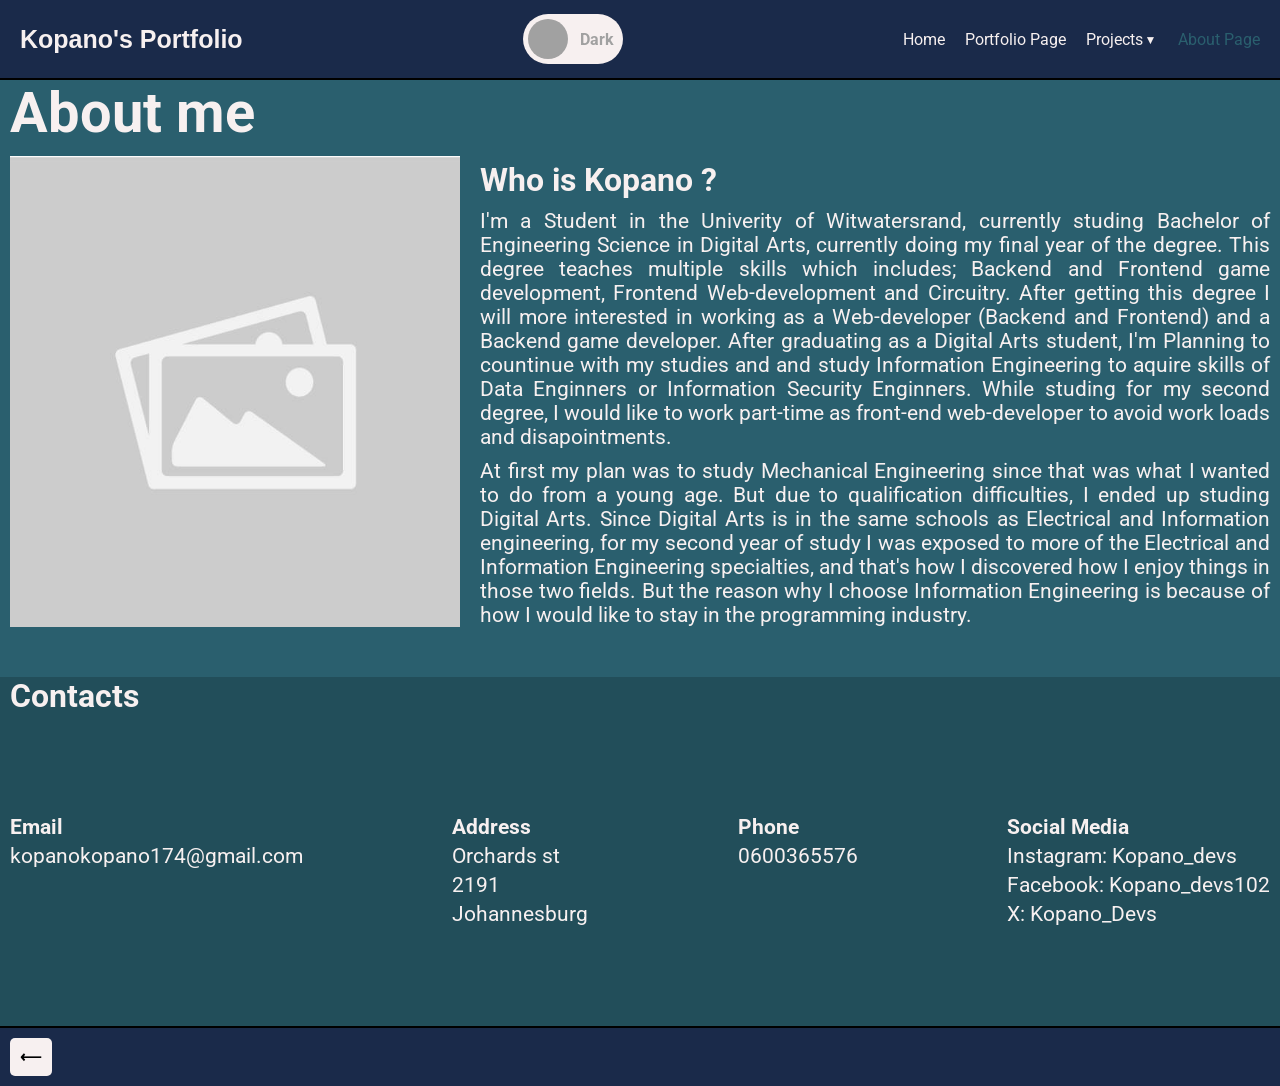
==== AboutPage/AboutPage.html @ 025ae985 "About Page Folder Import" ====
<!DOCTYPE html>
<html lang="en">
<head>
    <meta charset="UTF-8">
    <meta name="viewport" content="width=device-width, initial-scale=1.0">
    <title>About Page</title>

    <link rel="preconnect" href="https://fonts.googleapis.com">
    <link rel="preconnect" href="https://fonts.gstatic.com" crossorigin>
    <link href="https://fonts.googleapis.com/css2?family=Roboto:ital,wght@0,100..900;1,100..900&display=swap" rel="stylesheet">

    <link rel="stylesheet" href="AboutStyle.css">
    <script src="./AboutPageApp.js" defer></script>
</head>
<body>

    <div class="page-load" id="page-load">

        <P class="loading-text">LOADING...</P>

    </div>

    <header class="header-section">

        <div class="logo" data-tooltip="Website Logo">Kopano's Portfolio</div>

        <div class="switch-container">

            <input type="checkbox" id="switch">

            <label for="switch" class="switch" data-tooltip="Theme toggle"><p class="light">Light</p><p class="dark">Dark</p></label>

        </div>

        <div class="navigation-container">
            <ul>

                <li><a id="home-navigation">Home</a></li>
                
                <li><a id="portfolio-navigation">Portfolio Page</a></li>

                <li class="line"><a id="projects-navigation">Projects</a><button class="arrow" id="modal-control">&#9660;</button></li>

                <li><a id="about-page-navigation">About Page</a></li>
                
            </ul>

            <div class="link-modal" id="link-modal">

                <ul>
                    <li><a id="project1">Project 1</a></li>

                    <li><a id="project2">Project 2</a></li>

                    <li><a id="project3">Project 3</a></li>

                    <li><a id="project4">Project 4</a></li>
                </ul>

            </div>

        </div>

    </header>

    <main class="main-section">

        <div class="title-container">

            <h1 class="heading">About me</h1>

        </div>
        
        <section class="project-sections">

            <img class="avator-image" id="openModal" src="../Assets/Images/Placeholder2.jpg" alt="">

            <div class="modal" id="modal">

                <div class="inner-modal-container">

                    <button class="closeModal" id="closeModal">&#10060;</button>

                    <img class="modal-inner" src="../Assets/Images/Placeholder2.jpg" alt="">

                </div>
                                                
            </div>

            <div class="project-information">

                <h2 class="heading-1">Who is Kopano ?</h2>
                
                <p class="exp-text">I'm a Student in the Univerity of Witwatersrand, currently studing Bachelor of Engineering Science in Digital Arts, currently doing my final year of the degree. This degree teaches multiple skills which includes; Backend and Frontend game development, Frontend Web-development and Circuitry. After getting this degree I will more interested in working as a Web-developer (Backend and Frontend) and a Backend game developer. After graduating as a Digital Arts student, I'm Planning to countinue with my studies and and study Information Engineering to aquire skills of Data Enginners or Information Security Enginners. While studing for my second degree, I would like to work part-time as front-end web-developer to avoid work loads and disapointments.</p>

                <P class="exp-text">At first my plan was to study Mechanical Engineering since that was what I wanted to do from a young age. But due to qualification difficulties, I ended up studing Digital Arts. Since Digital Arts is in the same schools as Electrical and Information engineering, for my second year of study I was exposed to more of the Electrical and Information Engineering specialties, and that's how I discovered how I enjoy things in those two fields. But the reason why I choose Information Engineering is because of how I would like to stay in the programming industry.</P>
                
            </div>

        </section>

        <section class="contacts-section">

            <h2 class="heading-1">Contacts</h2>

            <div class="contacts-container">

                <div class="contact">

                    <h3 class="heading-4">Email</h3>

                    <p class="exp-text">kopanokopano174@gmail.com</p>

                </div>

                <div class="contact">

                    <h3 class="heading-4">Address</h3>

                    <p class="exp-text">Orchards st</p>

                    <P class="exp-text">2191</P>

                    <p class="exp-text">Johannesburg</p>

                </div>

                <div class="contact">

                    <h3 class="heading-4">Phone</h3>

                    <p class="exp-text">0600365576</p>

                </div>

                <div class="contact">

                    <h3 class="heading-4">Social Media</h3>

                    <p class="exp-text">Instagram: Kopano_devs</p>

                    <p class="exp-text">Facebook: Kopano_devs102</p>

                    <p class="exp-text">X: Kopano_Devs</p>
                </div>

            </div>

        </section>

    </main>

    <footer class="about-footer">

        <a id="previous-page-navigation"><button class="nav-buttons prev-tooltip" data-tooltip="Go to previous page">&xlarr;</button></a>
        
    </footer>
    
</body>
</html>
---- AboutPage/AboutStyle.css ----
*{
    margin: 0;
    padding: 0;
    box-sizing: border-box;

    font-family: "Roboto", sans-serif;
    font-optical-sizing: auto;
    font-style: normal;
    font-variation-settings:
        "wdth" 100;
}

.logo{

    font-size: 25px;

    font-weight: 700;

    font-family: sans-serif;

    /*color: rgb(189, 189, 189);*/

    color: #F7F0F0;
}

.logo:hover::after{

    content: attr(data-tooltip);

    width: 100px;

    font-size: 15px;

    position: absolute;

    color: rgb(37, 37, 37);

    /*background-color: rgb(198, 198, 198);*/

    background-color: #F7F0F0;

    padding: 10px;

    border-radius: 5px;

    box-shadow: 2px 4px 16px 0 rgba(0,0,0,0.3);

    opacity: 0.5;

    margin-left: 5px;

}

.header-section{

    display: flex;

    justify-content: space-between;

    align-items: center;

    padding: 0 20px;

    width: 100%;

    height: 80px;

    border-bottom: 2px solid black;

    background-color: #1A2A4A;
}

.heading{

    font-size: 3.5rem;
}

.heading-1{

    font-size: 2rem;
}

.heading-2{
    
    font-size: 1.8rem;
}

.heading-3{

    font-size: 1.5rem;
}

.heading-4{

    font-size: 1.3rem;

}

.navigation-container ul li a{

    text-decoration: none;

    /*color: rgb(189, 189, 189);*/

    color: #F7F0F0;

    transition: color 0.25s;
}

.navigation-container ul li a:hover{

    color: #2A5F6E;

    cursor: pointer;
}

.navigation-container ul li a.current{

    color: #2A5F6E;
}

.navigation-container ul{

    list-style: none;

    display: flex;

    gap: 20px;
}

.title-container{

    padding-left: 10px;

    padding-right: 10px;

}

.about-footer{

    display: flex;

    justify-content: flex-start;

    width: 100%;

    height: 60px;

    padding: 10px;

    border-top: 2px solid black;

    background-color: #1A2A4A;
}

.nav-buttons{

    padding: 10px;

    font-weight: 600;

    border-radius: 5px;

    border: none;

    transition: background-color 0.25s;

    font-size: 15px;

    background-color: #F7F0F0;
}

.nav-buttons:hover{

    background-color: #A1A1A1;

    cursor: pointer;
}

.main-section{

    background-color: #2A5F6E; 

    /*color: rgb(189, 189, 189);*/

    color: #F7F0F0;

}

.project-sections{

    margin-top: 10px;

    margin-bottom: 10px;

    display: flex;

    gap: 20px;

    padding-left: 10px;

    padding-right: 10px;


}

.project-information{

    margin-top: 5px;

    display: flex;

    flex-direction: column;

    gap: 10px;
}

.exp-text{

    font-size: 1.3rem;

    text-align: justify;
}

.avator-image{

    width: 450px;
}

.contacts-container{

    display: flex;

    justify-content: space-between;

    padding-top: 100px;

    padding-bottom: 100px;
}

.contact{

    display: flex;

    flex-direction: column;

    gap: 5px;
}

.contacts-section{

    margin-top: 50px;

    background-color: #224e5a; 

    padding-left: 10px;

    padding-right: 10px;

}

.prev-tooltip{

    position: relative;
}

.prev-tooltip:hover::after{

    content: attr(data-tooltip);

    width: 90px;

    font-size: 13px;

    position: absolute;

    color: rgb(37, 37, 37);

    /*background-color: rgb(198, 198, 198);*/

    background-color: #F7F0F0;

    padding: 5px;

    border-radius: 5px;

    box-shadow: 2px 4px 16px 0 rgba(0,0,0,0.3);

    opacity: 0.5;

    /* Placing the tooltip to the right of the button */

    left: 100%; 
    
    top: 50%; 
    
    transform: translateY(-50%);

    margin-left: 5px;

}

.modal{

    background-color: rgb(35, 35, 35);

    opacity: 0;

    position: fixed;

    top: 0;

    left: 0;

    right: 0;

    bottom: 0;

    transition: all 0.3 ease-in-out;

    z-index: -1;

    display: flex;

    align-items: center;

    justify-content: center;
}

.inner-modal-container{

    display: flex;

    flex-direction: column;

    justify-content: center;

    align-items: center;

    gap: 10px;
}

.modal.open{

    opacity: 1;

    z-index: 3;
}

.modal-inner{

    width: 90%;
}

.closeModal{

    padding: 10px;

    border-radius: 10px;

    font-weight: 700;

    border: none;
}


.page-load{

    background-color: #1A2A4A;

    position: fixed;

    top: 0;

    left: 0;

    right: 0;

    bottom: 0;

    z-index: 4;

    display: flex;

    align-items: center;

    justify-content: center;
}

.loading-text{

    font-size: 50px;

    font-weight: 700;
}

.line{

    display: flex;

    justify-content: center;

    align-items: center;
}

.arrow{

    font-size: 12px;

    aspect-ratio: 1;

    height: 15px;

    display: flex;

    justify-content: center;

    align-items: end;

    background-color: #1A2A4A;

    /*color: rgb(198, 198, 198);*/

    color: #F7F0F0;

    border: none;

    transition: color 0.25s;

}

.link-modal{

    background-color: #1A2A4A;

    width: auto;

    padding: 5px;

    position: fixed;

    transition: all 0.1s ease-in-out;

    z-index: -1;

}

.link-modal.open {

    opacity: 1;

    z-index: 100;

}

.link-modal ul{

    display: flex;

    justify-content: center;

    align-items: center;

    list-style: none;

    gap: 10px
    
}

.link-modal ul li a{

    cursor: pointer;

    font-size: 0.8rem;
}

.arrow:hover{

    color: #2A5F6E;
}

.main-section.dark-mode{

    background-color: #1c404a;

    color: rgb(219, 219, 219);

}

.switch-container{

    width: 200px;

    height: 50%;

    display: flex;

    align-items: center;

    justify-content: center;
}

.switch{

    /*background-color: rgb(198, 198, 198);*/

    background-color: #F7F0F0;

    width: 100px;

    height: 50px;

    border-radius: 100px;

    cursor: pointer;

    position: relative;

    transition: 0.2s;

    display: flex;

    justify-content: space-between;

    align-items: center;
}

.switch:hover::after{

    content: attr(data-tooltip);

    width: 100px;

    font-size: 1rem;

    position: absolute;

    color: rgb(37, 37, 37);

    /*background-color: rgb(198, 198, 198);*/

    background-color: #F7F0F0;

    padding: 5px;

    border-radius: 5px;

    box-shadow: 2px 4px 16px 0 rgba(0,0,0,0.3);

    /* Placing the tooltip below the switch */

    top: 100%; 
    
    left: 50%; 
    
    transform: translateY(-50%);

    margin-top: 40px;

}

.switch::before{

    position: absolute;

    content: '';

    background-color: #A1A1A1;

    width: 40px;

    height: 40px;

    border-radius: 200px;

    margin: 5px;

    transition: 0.2s;
}

input:checked + .switch{

    background-color: #2A5F6E;
}

input:checked + .switch::before{

    transform: translateX(47px);
}

input{

    display: none;
}

.light{

    color: #A1A1A1;

    margin-left: 7px;

    font-weight: 700;
}

.dark{

    color: #A1A1A1;

    margin-right: 9px;

    font-weight: 700;
}

@media( max-width: 1024px){

    .title-container{

        padding: 15px 0;

        margin-left: 10px;
    }

    .avator-image{

        width: 50%;

    }

    .project-sections{

        flex-direction: column;
    }

    .prev-tooltip:hover::after{

        display: none;
    }

    /*Theme size*/

    .switch{

        width: 90px;

        height: 50px;

        border-radius: 80px;

    }

    .switch::before{

        width: 35px;

        height: 35px;

        border-radius: 200px;

        margin: 5px;

    }

    .light{

        margin-left: 5px;

        font-size: 0.9rem;

    }

    .dark{

        margin-right: 5px;

        font-size: 0.8rem;

    }

    .switch:hover::after{

        display: none;
    }

    .logo:hover::after{

        display: none;
    }
}

@media( max-width: 600px){

    .logo{

        font-size: 1rem;
    }

    .navigation-container ul li a{

        font-size: 0.7rem;
    }

    .avator-image{

        width: 50%;

    }

    .project-sections{

        flex-direction: column;

        align-items: center;
    }

    .heading{

        font-size: 3rem;
    }

    .heading-1{

        font-size: 1.5rem;
    }

    .exp-text{

        font-size: 1rem;
    }

    .contact{

        width: 60%;
    }

    .prev-tooltip:hover::after{

        display: none;
    }

    .arrow{

        font-size: 0.6rem;
    }

    /*Theme size*/

    .switch-container{

        width: 100px;

        height: 50%;

    }

    .switch{

        width: 70px;

        height: 30px;

    }

    .switch::before{

        width: 25px;

        height: 25px;

        border-radius: 200px;

        margin: 5px;

    }

    input:checked + .switch::before{

        transform: translateX(36px);
    }

    .light{

        margin-left: 5px;

        font-size: 0.5rem;

    }

    .dark{

        margin-right: 5px;

        font-size: 0.5rem;

    }

    .modal-inner{

        width: 80%;
    }

    .switch:hover::after{

        display: none;
    }
}
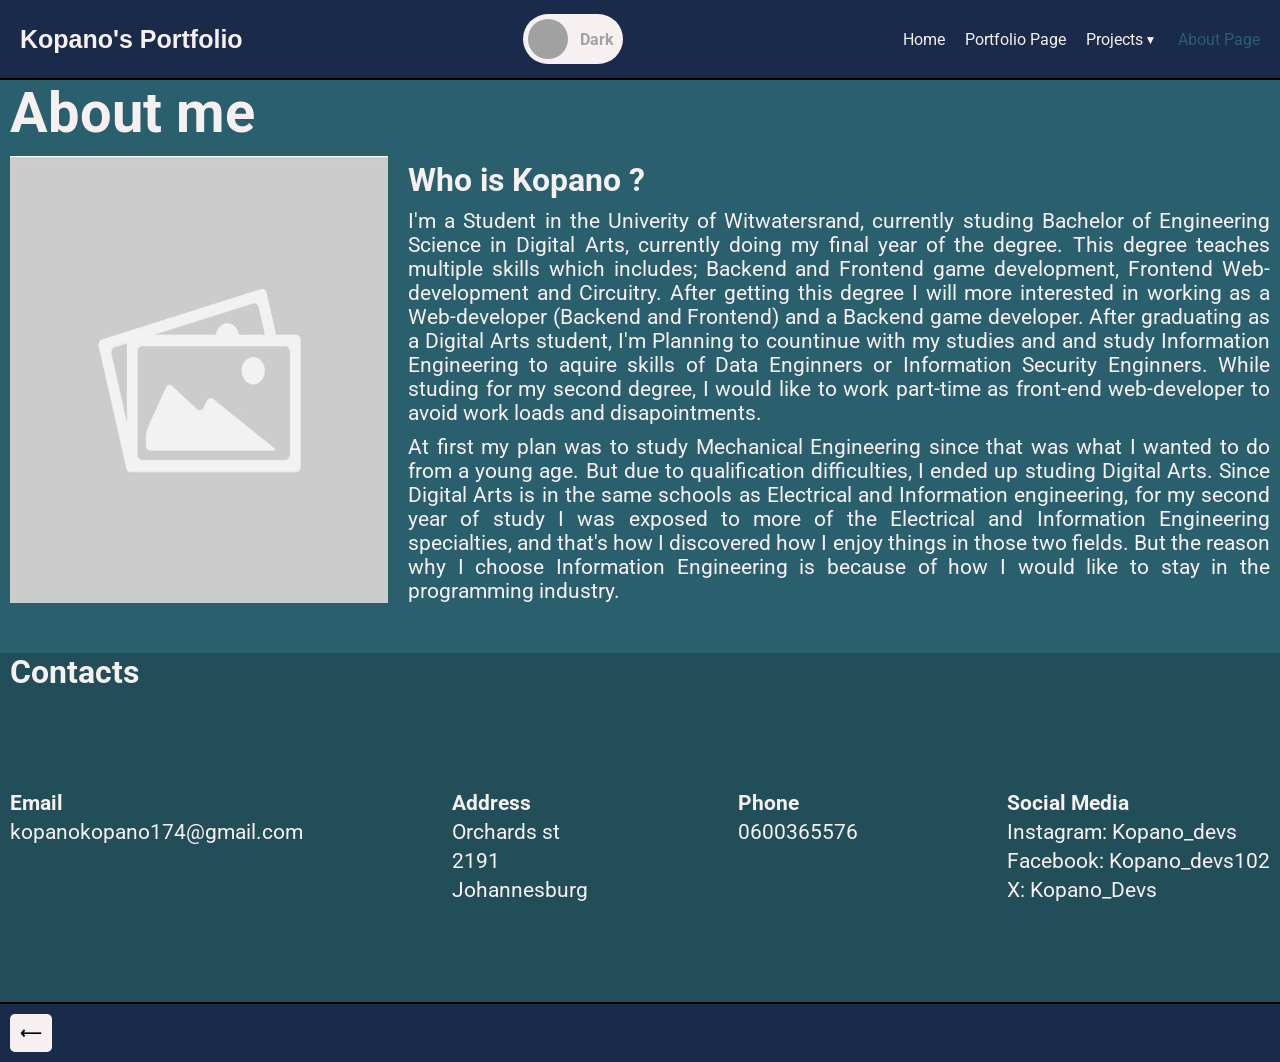
==== commit 8ec42253: "About Page Comments" ====
--- a/AboutPage/AboutPage.html
+++ b/AboutPage/AboutPage.html
@@ -5,14 +5,20 @@
     <meta name="viewport" content="width=device-width, initial-scale=1.0">
     <title>About Page</title>
 
+    <!--FontStyle import-->
+
     <link rel="preconnect" href="https://fonts.googleapis.com">
     <link rel="preconnect" href="https://fonts.gstatic.com" crossorigin>
     <link href="https://fonts.googleapis.com/css2?family=Roboto:ital,wght@0,100..900;1,100..900&display=swap" rel="stylesheet">
+
+    <!--JavaScript and CSS import-->
 
     <link rel="stylesheet" href="AboutStyle.css">
     <script src="./AboutPageApp.js" defer></script>
 </head>
 <body>
+
+    <!--Loading screen-->
 
     <div class="page-load" id="page-load">
 
@@ -20,9 +26,15 @@
 
     </div>
 
+    <!--Header section with Logo, Navigation and Theme switch-->
+
     <header class="header-section">
 
+        <!--Logo-->
+
         <div class="logo" data-tooltip="Website Logo">Kopano's Portfolio</div>
+
+        <!--Theme switch-->
 
         <div class="switch-container">
 
@@ -31,6 +43,8 @@
             <label for="switch" class="switch" data-tooltip="Theme toggle"><p class="light">Light</p><p class="dark">Dark</p></label>
 
         </div>
+
+        <!--Page Navigation-->
 
         <div class="navigation-container">
             <ul>
@@ -41,7 +55,7 @@
 
                 <li class="line"><a id="projects-navigation">Projects</a><button class="arrow" id="modal-control">&#9660;</button></li>
 
-                <li><a id="about-page-navigation">About Page</a></li>
+                <li class="about-page-nav"><a id="about-page-navigation">About Page</a></li>
                 
             </ul>
 
@@ -62,6 +76,8 @@
         </div>
 
     </header>
+
+    <!--Main section-->
 
     <main class="main-section">
 
@@ -150,6 +166,8 @@
 
     </main>
 
+    <!--Footer Section with Navigation a button-->
+
     <footer class="about-footer">
 
         <a id="previous-page-navigation"><button class="nav-buttons prev-tooltip" data-tooltip="Go to previous page">&xlarr;</button></a>
--- a/AboutPage/AboutStyle.css
+++ b/AboutPage/AboutStyle.css
@@ -224,7 +224,8 @@
 
 .avator-image{
 
-    width: 450px;
+    width: 30%;
+
 }
 
 .contacts-container{
@@ -802,5 +803,139 @@
 
         display: none;
     }
-}
-
+
+    .contacts-container{
+
+        display: flex;
+
+        flex-direction: column;
+
+        gap: 30px;
+
+        padding: 40px 0;
+    }
+}
+
+@media(max-width: 560px){
+
+    .about-page-nav{
+
+        display: none;
+    }
+
+    .logo{
+
+        font-size: 0.7rem;
+    }
+
+    .navigation-container ul li a{
+
+        font-size: 0.6rem;
+    }
+
+    .arrow{
+
+        font-size: 0.5rem;
+
+        height: 10px;
+    }
+
+    .line{
+
+        align-items: end;
+    }
+
+    /*Theme size*/
+
+    .switch-container{
+
+        width: 20px;
+
+        height: 50%;
+
+    }
+
+    .switch{
+
+        width: 20px;
+
+        height: 20px;
+
+        display: flex;
+
+        justify-content: center;
+
+        align-items: center;
+
+    }
+
+    .switch::before{
+
+        display: none;
+
+    }
+
+    .switch .light{
+
+        display: none;
+
+    }
+    
+    input:checked + .switch .light {
+
+        display: block;
+
+        margin-left: 0;
+
+        font-size: 0.5rem;
+    }
+
+    .switch .dark{
+
+        display: flex;
+
+        margin-left: 5px;
+
+        font-size: 0.5rem;
+
+    }
+
+    input:checked + .switch .dark {
+
+        display: none;
+
+    }
+
+    .header-section{
+
+        padding: 0 10px;
+    }
+
+    .navigation-container ul{
+
+        gap: 10px;
+    }
+
+        .heading{
+
+        font-size: 2rem;
+
+        margin-top: 10px;
+    }
+
+    .heading-1{
+
+    font-size: 1.5rem;
+    }
+
+    .heading-4{
+
+        font-size: 0.9rem;
+    }
+
+    .exp-text{
+
+        font-size: 0.9rem;
+    }
+
+}
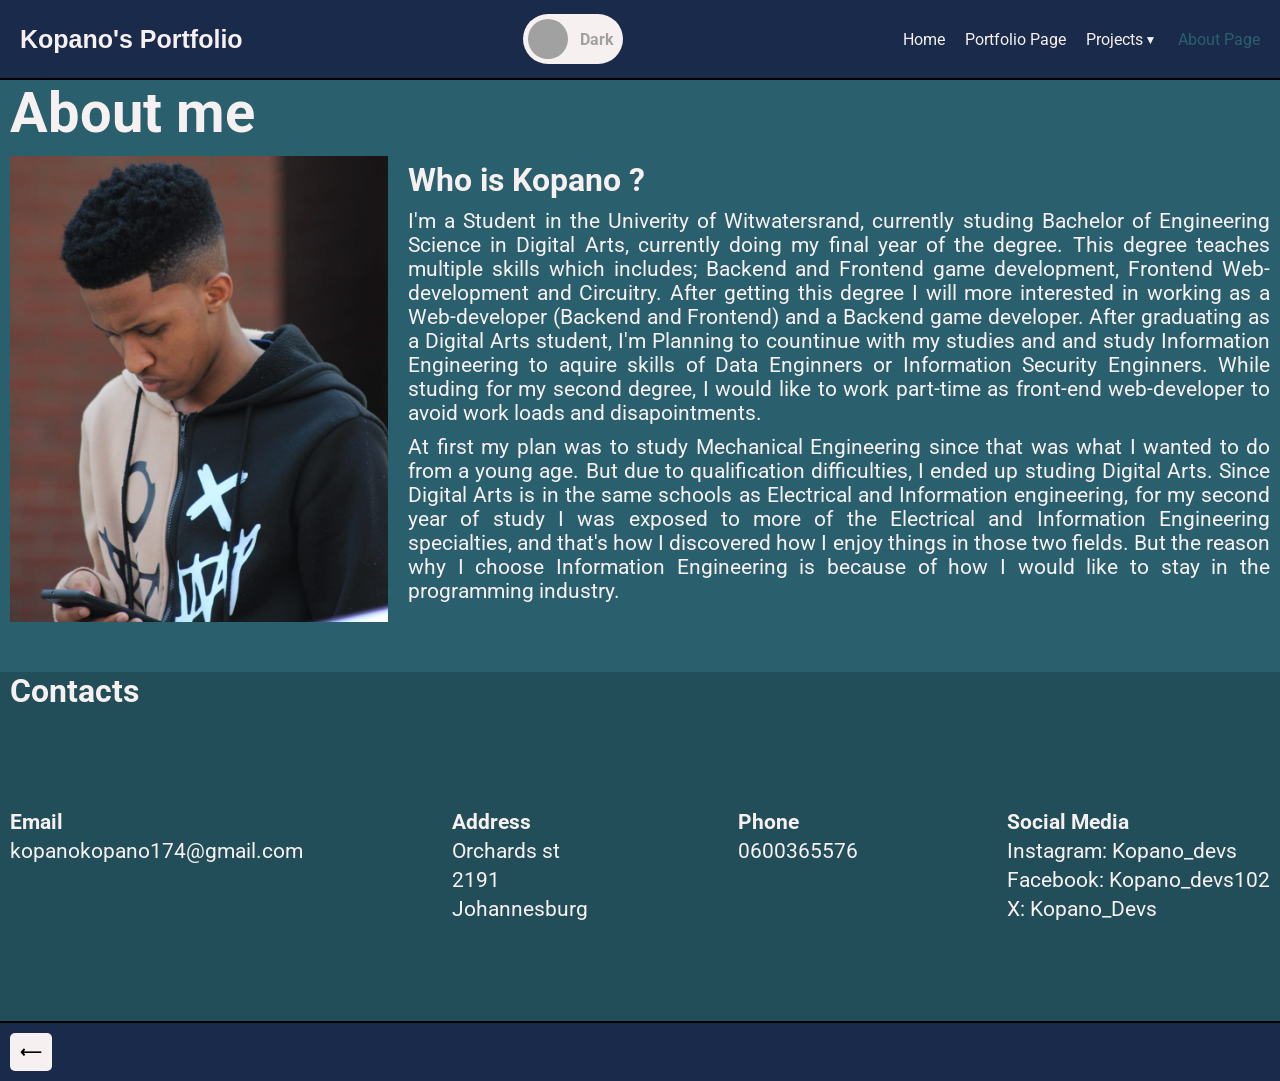
==== commit 816f14c1: "Author Image" ====
--- a/AboutPage/AboutPage.html
+++ b/AboutPage/AboutPage.html
@@ -89,7 +89,7 @@
         
         <section class="project-sections">
 
-            <img class="avator-image" id="openModal" src="../Assets/Images/Placeholder2.jpg" alt="">
+            <img class="avator-image" id="openModal" src="../Assets/Images/Kopano.jpeg" alt="Author Image">
 
             <div class="modal" id="modal">
 
@@ -97,7 +97,7 @@
 
                     <button class="closeModal" id="closeModal">&#10060;</button>
 
-                    <img class="modal-inner" src="../Assets/Images/Placeholder2.jpg" alt="">
+                    <img class="modal-inner" src="../Assets/Images/Kopano.jpeg" alt="Author Image modal">
 
                 </div>
                                                 
--- a/AboutPage/AboutStyle.css
+++ b/AboutPage/AboutStyle.css
@@ -1,3 +1,5 @@
+/*Makes sure that all margin and padding that comes with  the browser are removed and also makes changes the font style of all the text on the page to Roboto*/
+
 *{
     margin: 0;
     padding: 0;
@@ -10,6 +12,8 @@
         "wdth" 100;
 }
 
+/*Works on the Log*/
+
 .logo{
 
     font-size: 25px;
@@ -18,11 +22,11 @@
 
     font-family: sans-serif;
 
-    /*color: rgb(189, 189, 189);*/
-
     color: #F7F0F0;
 }
 
+/*Works on the tooltip of the logo when the cursor is hovered on the logo*/
+
 .logo:hover::after{
 
     content: attr(data-tooltip);
@@ -35,8 +39,6 @@
 
     color: rgb(37, 37, 37);
 
-    /*background-color: rgb(198, 198, 198);*/
-
     background-color: #F7F0F0;
 
     padding: 10px;
@@ -50,6 +52,8 @@
     margin-left: 5px;
 
 }
+
+/*Works on the size of the header and the spacing between the content inside header*/
 
 .header-section{
 
@@ -96,17 +100,19 @@
 
 }
 
+/*Removes the default styling on the navigation links and adds a new color on them*/
+
 .navigation-container ul li a{
 
     text-decoration: none;
 
-    /*color: rgb(189, 189, 189);*/
-
     color: #F7F0F0;
 
     transition: color 0.25s;
 }
 
+/*Makes the navigation links have visual feedback when they are hovered, and also makes the cursor changes to a pointer type.*/
+
 .navigation-container ul li a:hover{
 
     color: #2A5F6E;
@@ -114,11 +120,15 @@
     cursor: pointer;
 }
 
+/*Makes the a navigation link of the current page stay*/
+
 .navigation-container ul li a.current{
 
     color: #2A5F6E;
 }
 
+/*Separates the navigation links for better representation.*/
+
 .navigation-container ul{
 
     list-style: none;
@@ -128,6 +138,8 @@
     gap: 20px;
 }
 
+/*Makes sure the heading is centered at the center of the page*/
+
 .title-container{
 
     padding-left: 10px;
@@ -136,6 +148,8 @@
 
 }
 
+/*works on the color of the footer, adds a black top border on the footer, and makes sure the prev button is on the far left of the page*/
+
 .about-footer{
 
     display: flex;
@@ -153,6 +167,8 @@
     background-color: #1A2A4A;
 }
 
+/*Works on the size and decoration of footer navigation buttons*/
+
 .nav-buttons{
 
     padding: 10px;
@@ -170,6 +186,8 @@
     background-color: #F7F0F0;
 }
 
+/*Works on the visual feedback of the navigation button when hovered.*/
+
 .nav-buttons:hover{
 
     background-color: #A1A1A1;
@@ -181,8 +199,6 @@
 
     background-color: #2A5F6E; 
 
-    /*color: rgb(189, 189, 189);*/
-
     color: #F7F0F0;
 
 }
@@ -201,7 +217,6 @@
 
     padding-right: 10px;
 
-
 }
 
 .project-information{
@@ -215,6 +230,8 @@
     gap: 10px;
 }
 
+/*Changes the text layout and size.*/
+
 .exp-text{
 
     font-size: 1.3rem;
@@ -228,6 +245,8 @@
 
 }
 
+/*makes sure contacts are in a row layout with spaces in between*/
+
 .contacts-container{
 
     display: flex;
@@ -239,6 +258,8 @@
     padding-bottom: 100px;
 }
 
+/*Makes sure contacts information are in a column layout*/
+
 .contact{
 
     display: flex;
@@ -260,11 +281,15 @@
 
 }
 
+/*Makes the tooltip take the previous button as reference*/
+
 .prev-tooltip{
 
     position: relative;
 }
 
+/*Shows the tooltip for the prev-button when the button is hovered.*/
+
 .prev-tooltip:hover::after{
 
     content: attr(data-tooltip);
@@ -276,8 +301,6 @@
     position: absolute;
 
     color: rgb(37, 37, 37);
-
-    /*background-color: rgb(198, 198, 198);*/
 
     background-color: #F7F0F0;
 
@@ -301,6 +324,8 @@
 
 }
 
+/*Makes the background color of change to a gray color when a image modal is open to block background content.*/
+
 .modal{
 
     background-color: rgb(35, 35, 35);
@@ -328,6 +353,8 @@
     justify-content: center;
 }
 
+/*Makes sure the image of the modal is centered*/
+
 .inner-modal-container{
 
     display: flex;
@@ -341,6 +368,8 @@
     gap: 10px;
 }
 
+/*Works on making the modal visible and on top of every content on the page.*/
+
 .modal.open{
 
     opacity: 1;
@@ -348,10 +377,14 @@
     z-index: 3;
 }
 
+/*Makes sure that the inner modal has 60% the size of the background modal*/
+
 .modal-inner{
 
-    width: 90%;
-}
+    width: 60%;
+}
+
+/*Works on making the button that closes the modal*/
 
 .closeModal{
 
@@ -364,6 +397,7 @@
     border: none;
 }
 
+/*Makes sure the background of the load screen covers the whole view port.*/
 
 .page-load{
 
@@ -388,12 +422,18 @@
     justify-content: center;
 }
 
+/*Sizes the text of the loading screen and changes its color*/
+
 .loading-text{
 
     font-size: 50px;
 
     font-weight: 700;
-}
+
+    color: rgb(31, 30, 30);
+}
+
+/*Makes sure the project link is in a staright line with the drop down button next to it.*/
 
 .line{
 
@@ -404,6 +444,8 @@
     align-items: center;
 }
 
+/*Works on the drop down button of sub-links, making align well with porjects link.*/
+
 .arrow{
 
     font-size: 12px;
@@ -420,8 +462,6 @@
 
     background-color: #1A2A4A;
 
-    /*color: rgb(198, 198, 198);*/
-
     color: #F7F0F0;
 
     border: none;
@@ -430,6 +470,8 @@
 
 }
 
+/*Adds a background for the sub-link modal*/
+
 .link-modal{
 
     background-color: #1A2A4A;
@@ -446,6 +488,8 @@
 
 }
 
+/*Makes the sub-link visible and makes it appear above all visible content.*/
+
 .link-modal.open {
 
     opacity: 1;
@@ -453,6 +497,8 @@
     z-index: 100;
 
 }
+
+/*Makes sure that the navigation links are in a row, have gaps between each other and are centered in the modal.*/
 
 .link-modal ul{
 
@@ -468,6 +514,8 @@
     
 }
 
+/*Makes the cursor change to a pointer type when on top of the links and sizes the links.*/
+
 .link-modal ul li a{
 
     cursor: pointer;
@@ -475,11 +523,15 @@
     font-size: 0.8rem;
 }
 
+/*Makes the color of the arrow button change when hovered for user feedback*/
+
 .arrow:hover{
 
     color: #2A5F6E;
 }
 
+/*Works on the dark mode*/
+
 .main-section.dark-mode{
 
     background-color: #1c404a;
@@ -501,10 +553,10 @@
     justify-content: center;
 }
 
+/*Works on making the background of the switch look morden*/
+
 .switch{
 
-    /*background-color: rgb(198, 198, 198);*/
-
     background-color: #F7F0F0;
 
     width: 100px;
@@ -526,6 +578,8 @@
     align-items: center;
 }
 
+/*Shows the tool tip for the switch when hovered.*/
+
 .switch:hover::after{
 
     content: attr(data-tooltip);
@@ -537,8 +591,6 @@
     position: absolute;
 
     color: rgb(37, 37, 37);
-
-    /*background-color: rgb(198, 198, 198);*/
 
     background-color: #F7F0F0;
 
@@ -560,6 +612,8 @@
 
 }
 
+/*Works on the switch click shape*/
+
 .switch::before{
 
     position: absolute;
@@ -579,21 +633,29 @@
     transition: 0.2s;
 }
 
+/*Changes the color of the switch when its checked*/
+
 input:checked + .switch{
 
     background-color: #2A5F6E;
 }
 
+/*Moves the circle part of the switch when clicked*/
+
 input:checked + .switch::before{
 
     transform: translateX(47px);
 }
 
+/*Hides the check box*/
+
 input{
 
     display: none;
 }
 
+/*Changes size and color of light text of the theme switch*/
+
 .light{
 
     color: #A1A1A1;
@@ -603,6 +665,8 @@
     font-weight: 700;
 }
 
+/*Changes size and color of the dark text of the theme switch*/
+
 .dark{
 
     color: #A1A1A1;
@@ -612,6 +676,8 @@
     font-weight: 700;
 }
 
+/*Works on the resposiveness to tablet screens*/
+
 @media( max-width: 1024px){
 
     .title-container{
@@ -649,6 +715,11 @@
 
     }
 
+    .modal-inner{
+
+        width: 50%;
+    }
+
     .switch::before{
 
         width: 35px;
@@ -688,6 +759,8 @@
     }
 }
 
+/*Works on resposiveness to Phone screens*/
+
 @media( max-width: 600px){
 
     .logo{
@@ -814,7 +887,14 @@
 
         padding: 40px 0;
     }
-}
+
+    .modal-inner{
+
+        width: 70%;
+    }
+}
+
+/*Works on the responsiveness to small screen phones*/
 
 @media(max-width: 560px){
 
